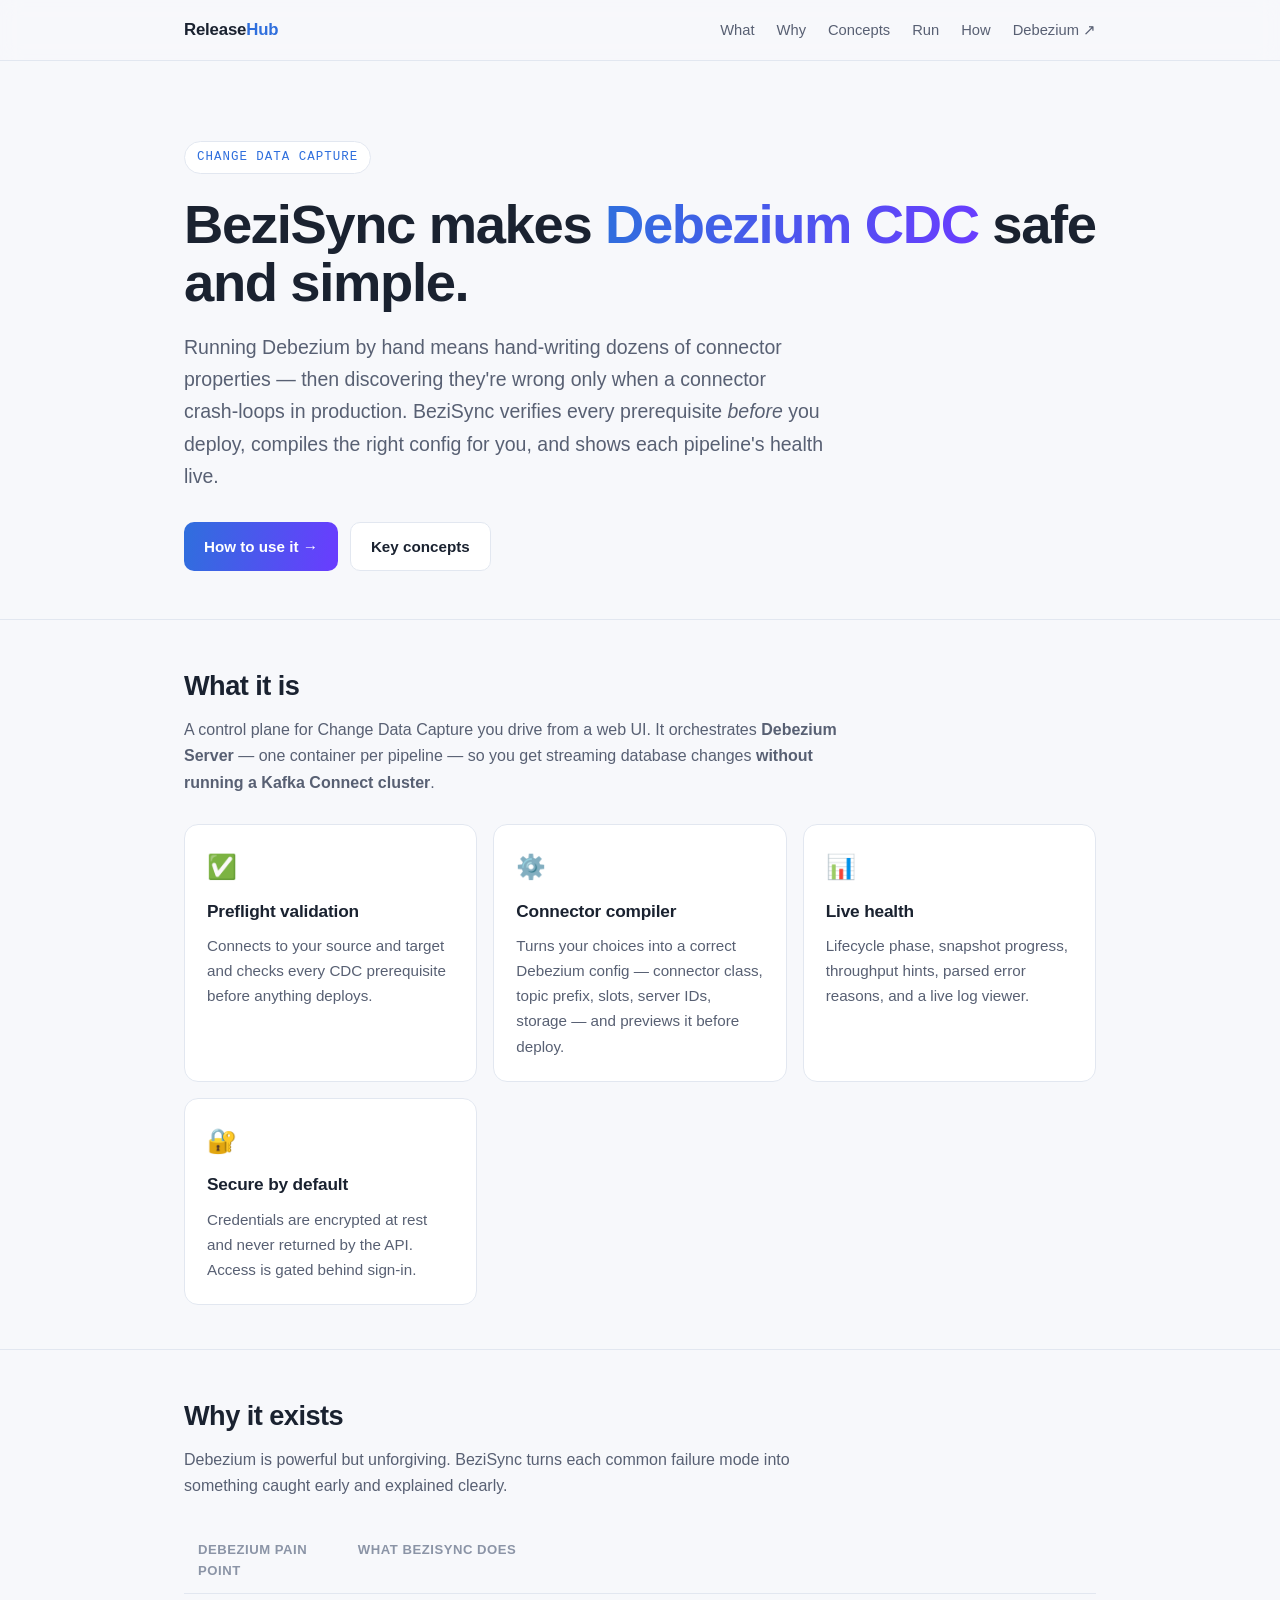
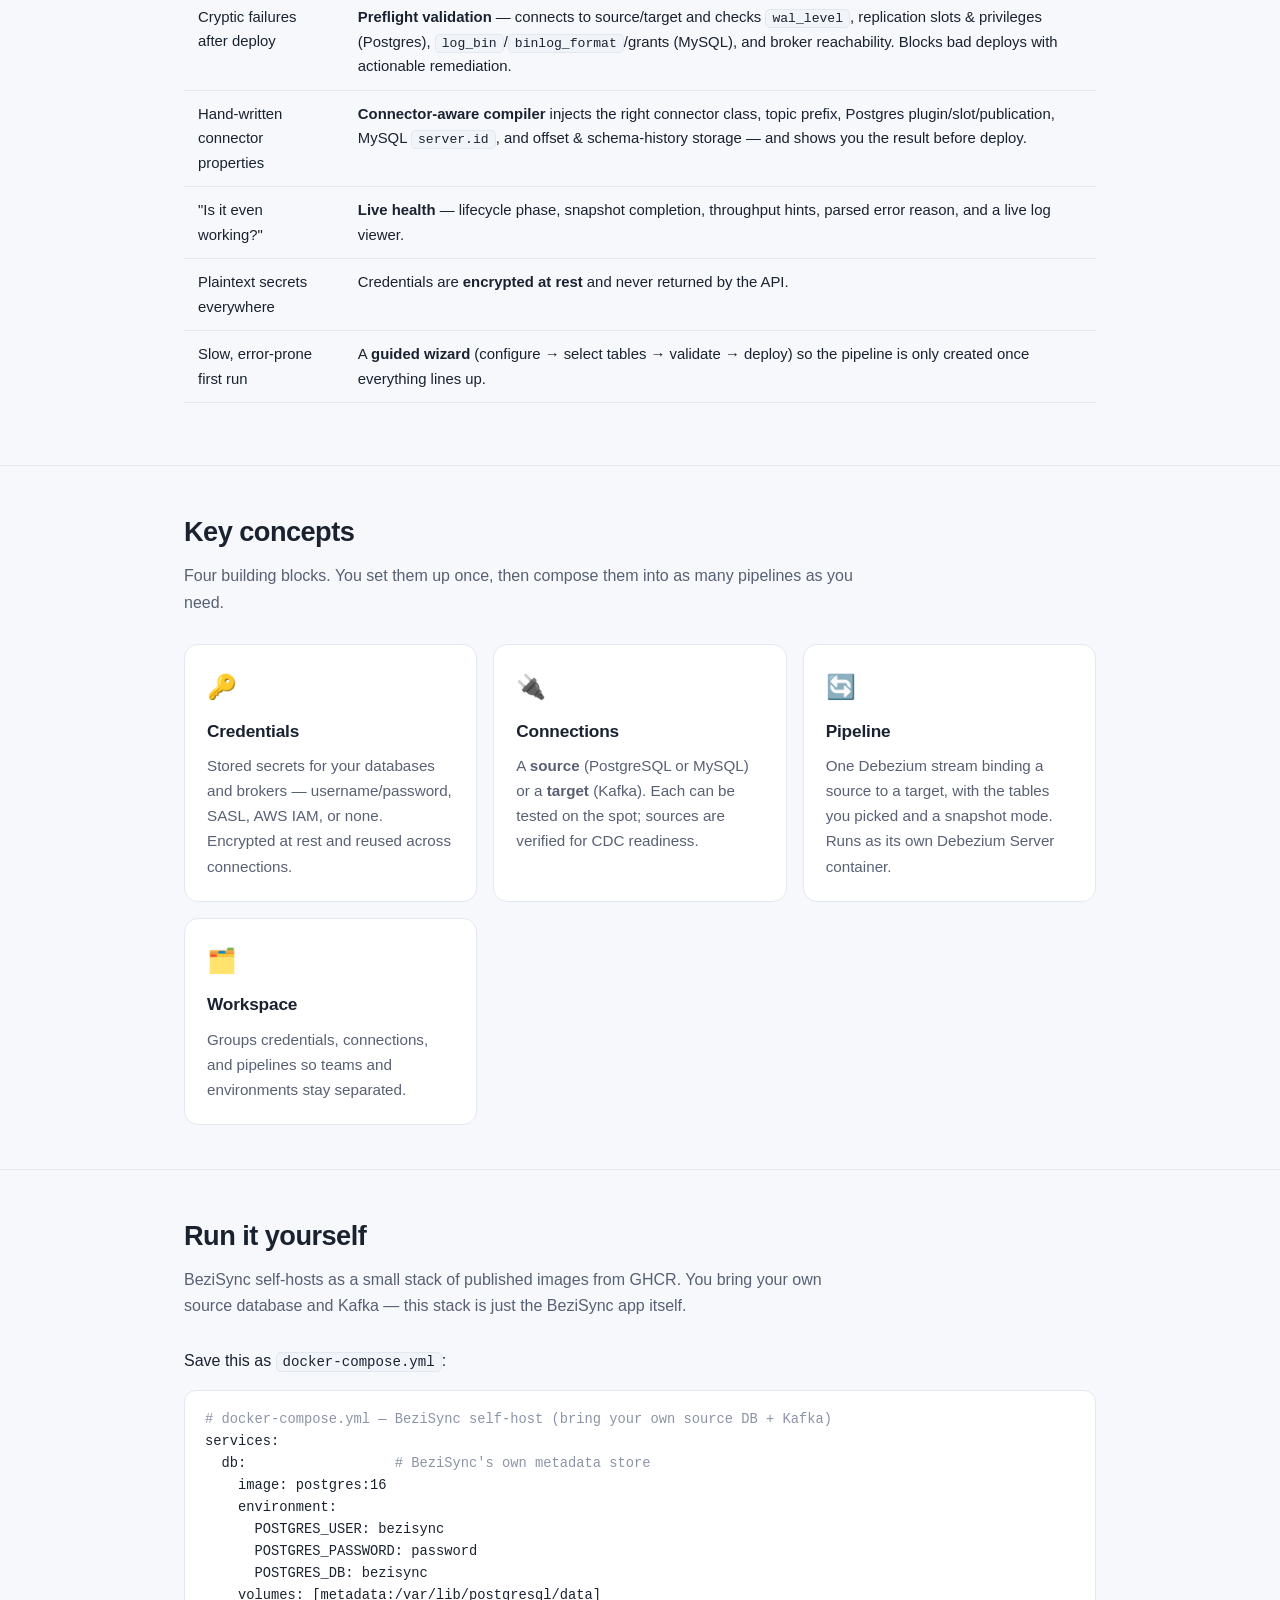
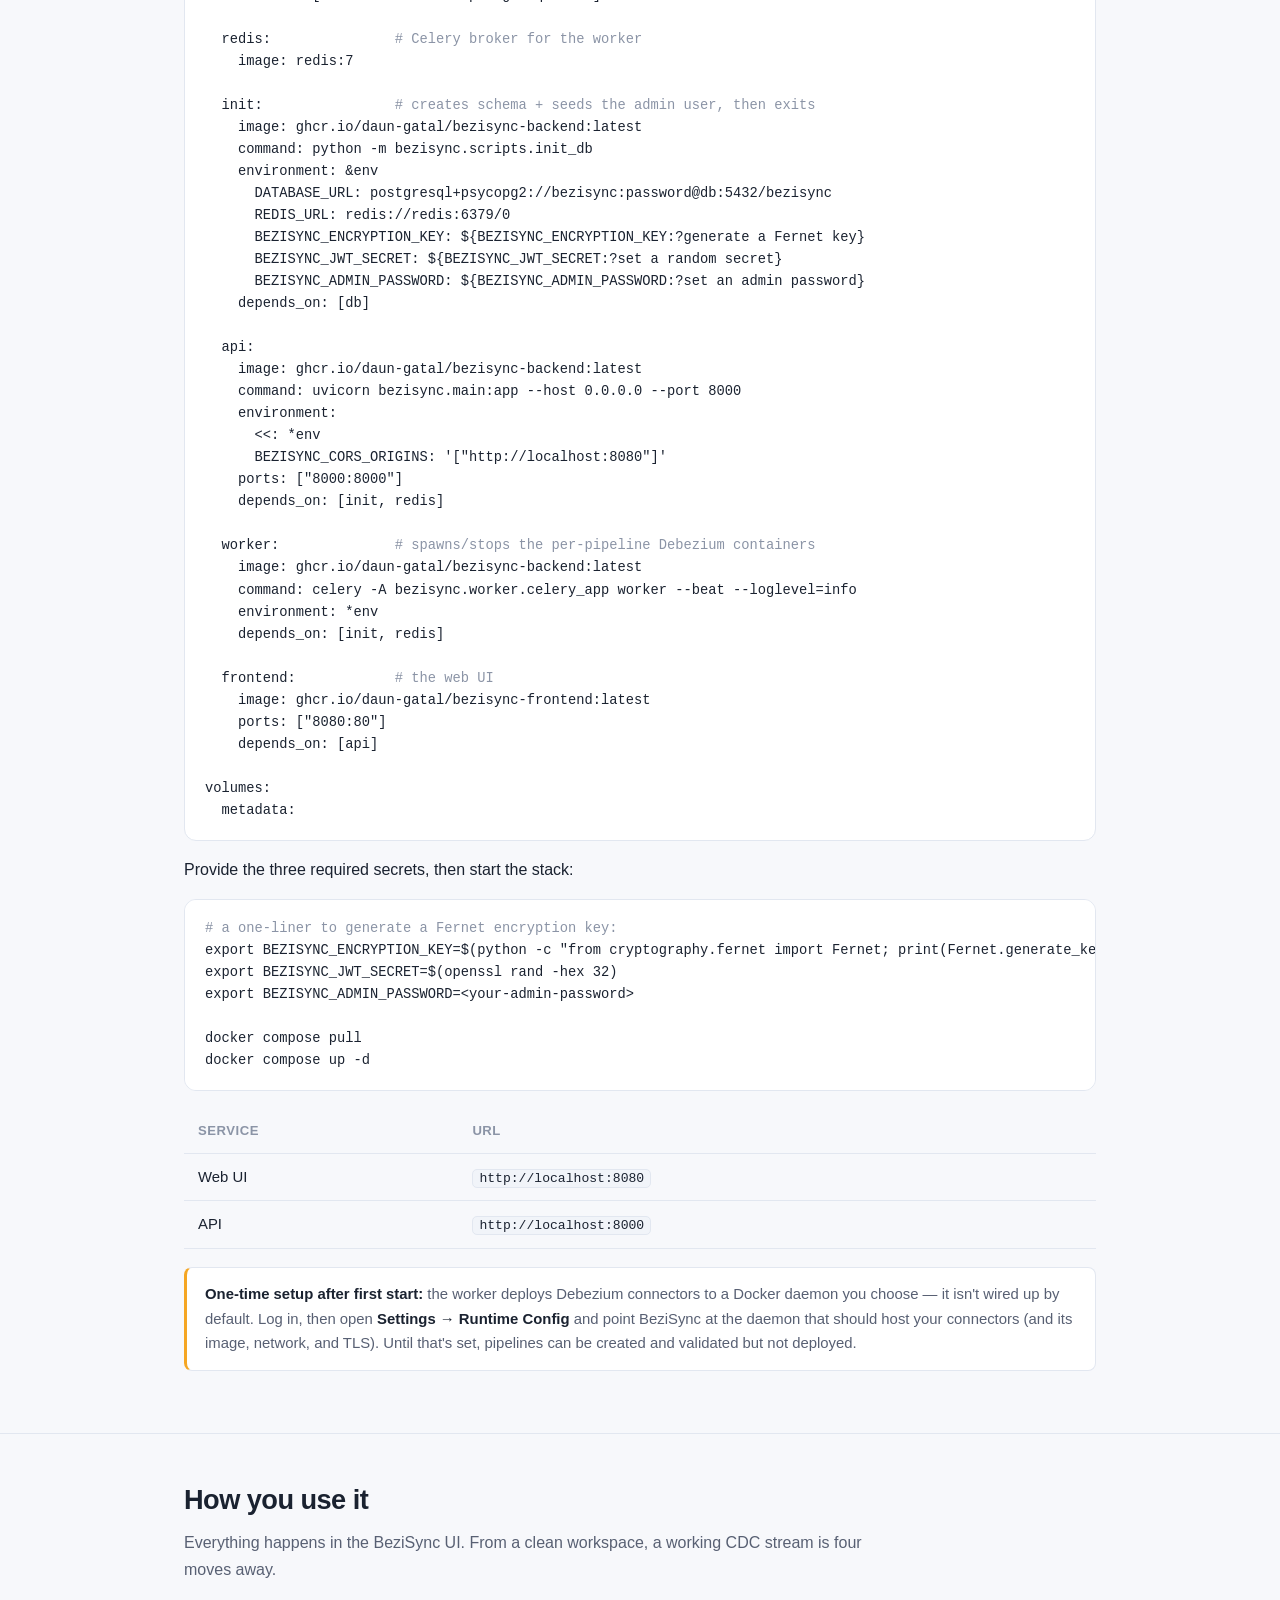
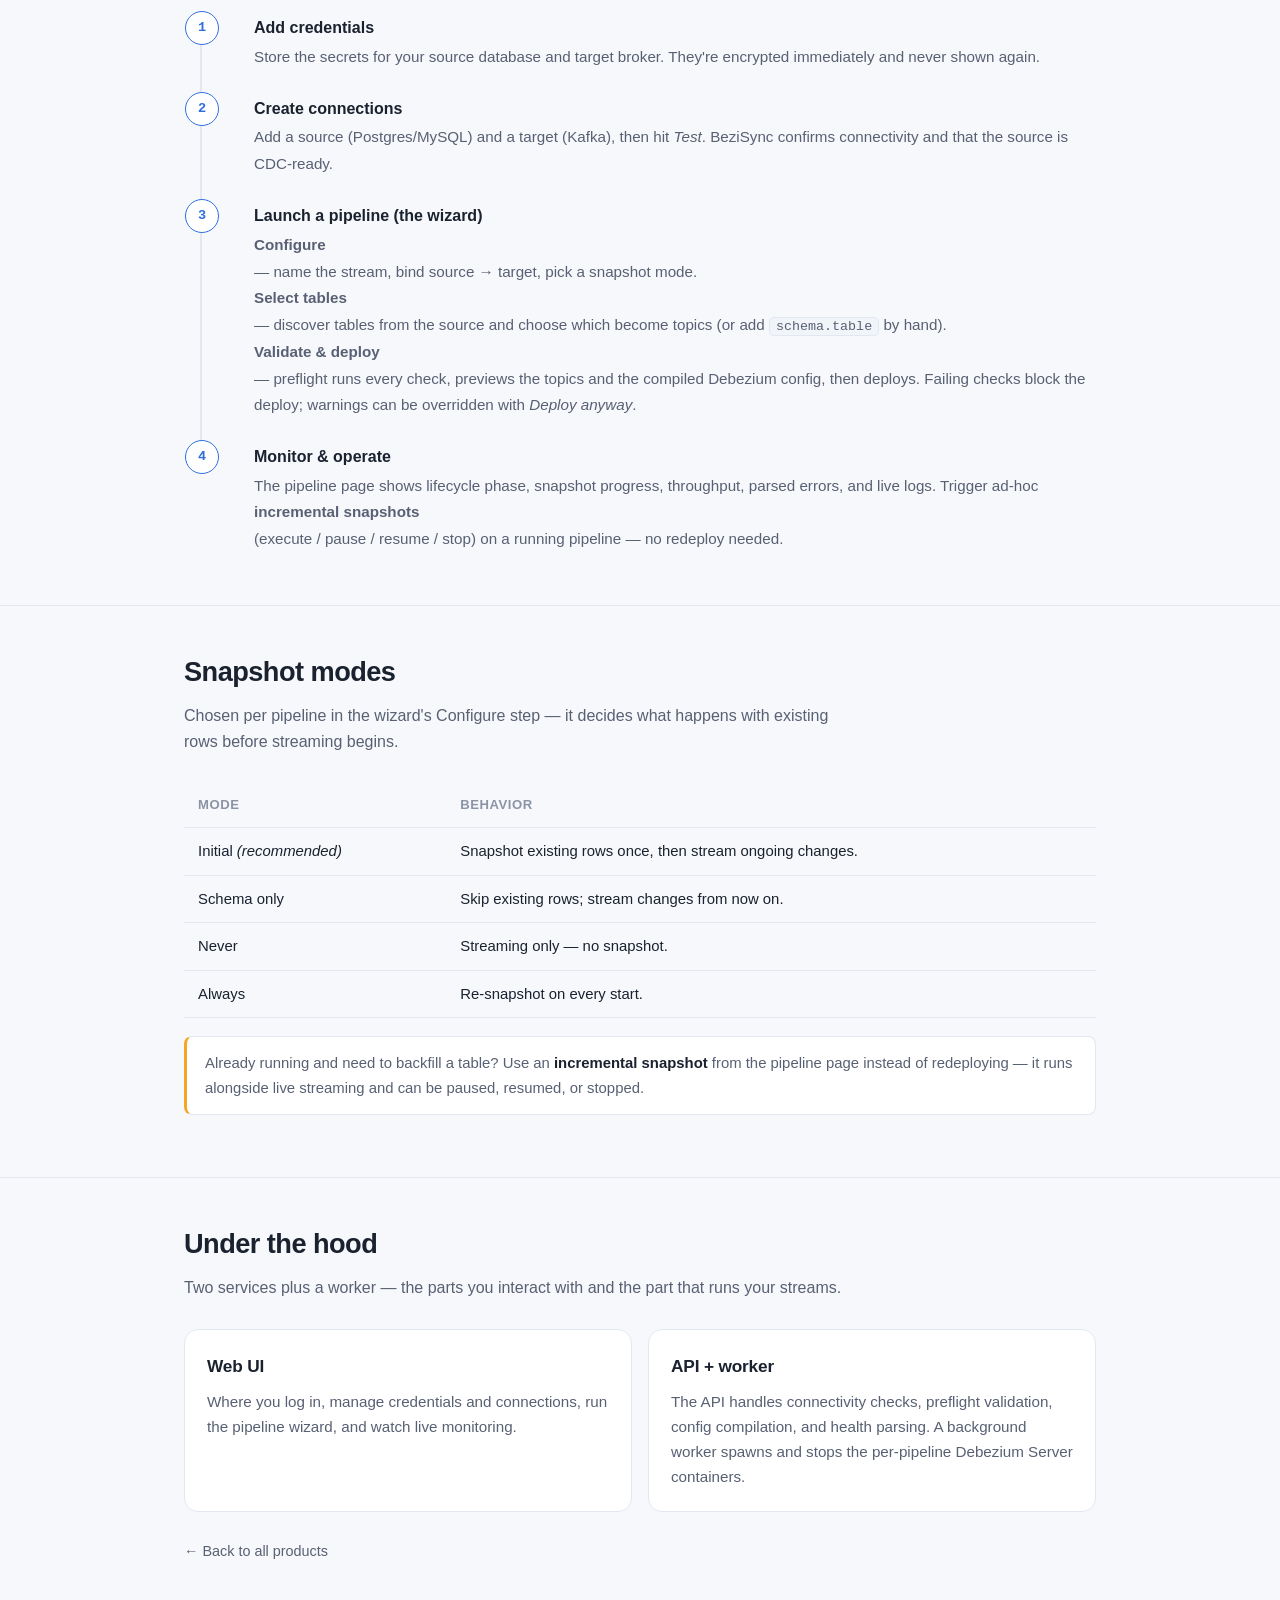
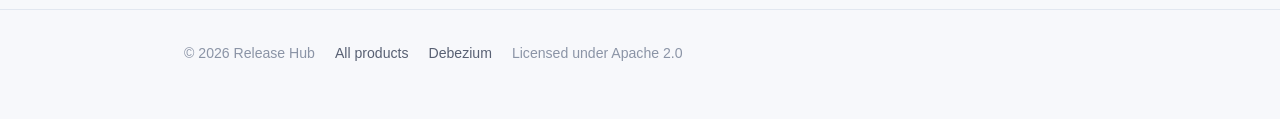
==== docs/bezisync.html @ f832f09f "docs: add product documentation hub site Add static docs site (GitHub Pages) with landing page and B" ====
<!doctype html>
<html lang="en">
<head>
  <meta charset="utf-8">
  <meta name="viewport" content="width=device-width, initial-scale=1">
  <title>BeziSync — Safe, simple Debezium CDC</title>
  <meta name="description" content="BeziSync makes Debezium Change Data Capture safe and simple: preflight validation, an automatic connector compiler, and live pipeline health.">
  <link rel="stylesheet" href="assets/style.css">
</head>
<body>
  <nav class="nav">
    <div class="wrap">
      <a href="index.html" class="brand">Release<span>Hub</span></a>
      <div class="links">
        <a href="#what">What</a>
        <a href="#why">Why</a>
        <a href="#concepts">Concepts</a>
        <a href="#run">Run</a>
        <a href="#how">How</a>
        <a href="https://debezium.io/">Debezium ↗</a>
      </div>
    </div>
  </nav>

  <header class="hero">
    <div class="wrap">
      <span class="eyebrow">Change Data Capture</span>
      <h1>BeziSync makes <span class="grad">Debezium CDC</span> safe and simple.</h1>
      <p class="lead">Running Debezium by hand means hand-writing dozens of connector properties — then discovering they're wrong only when a connector crash-loops in production. BeziSync verifies every prerequisite <em>before</em> you deploy, compiles the right config for you, and shows each pipeline's health live.</p>
      <div class="btn-row">
        <a class="btn primary" href="#how">How to use it →</a>
        <a class="btn" href="#concepts">Key concepts</a>
      </div>
    </div>
  </header>

  <!-- WHAT -->
  <section id="what">
    <div class="wrap">
      <h2>What it is</h2>
      <p class="sub">A control plane for Change Data Capture you drive from a web UI. It orchestrates <strong>Debezium Server</strong> — one container per pipeline — so you get streaming database changes <strong>without running a Kafka Connect cluster</strong>.</p>
      <div class="cards">
        <div class="card">
          <span class="ico">✅</span>
          <h3>Preflight validation</h3>
          <p>Connects to your source and target and checks every CDC prerequisite before anything deploys.</p>
        </div>
        <div class="card">
          <span class="ico">⚙️</span>
          <h3>Connector compiler</h3>
          <p>Turns your choices into a correct Debezium config — connector class, topic prefix, slots, server IDs, storage — and previews it before deploy.</p>
        </div>
        <div class="card">
          <span class="ico">📊</span>
          <h3>Live health</h3>
          <p>Lifecycle phase, snapshot progress, throughput hints, parsed error reasons, and a live log viewer.</p>
        </div>
        <div class="card">
          <span class="ico">🔐</span>
          <h3>Secure by default</h3>
          <p>Credentials are encrypted at rest and never returned by the API. Access is gated behind sign-in.</p>
        </div>
      </div>
    </div>
  </section>

  <!-- WHY -->
  <section id="why">
    <div class="wrap">
      <h2>Why it exists</h2>
      <p class="sub">Debezium is powerful but unforgiving. BeziSync turns each common failure mode into something caught early and explained clearly.</p>
      <table>
        <thead><tr><th>Debezium pain point</th><th>What BeziSync does</th></tr></thead>
        <tbody>
          <tr>
            <td>Cryptic failures after deploy</td>
            <td><strong>Preflight validation</strong> — connects to source/target and checks <code>wal_level</code>, replication slots &amp; privileges (Postgres), <code>log_bin</code>/<code>binlog_format</code>/grants (MySQL), and broker reachability. Blocks bad deploys with actionable remediation.</td>
          </tr>
          <tr>
            <td>Hand-written connector properties</td>
            <td><strong>Connector-aware compiler</strong> injects the right connector class, topic prefix, Postgres plugin/slot/publication, MySQL <code>server.id</code>, and offset &amp; schema-history storage — and shows you the result before deploy.</td>
          </tr>
          <tr>
            <td>"Is it even working?"</td>
            <td><strong>Live health</strong> — lifecycle phase, snapshot completion, throughput hints, parsed error reason, and a live log viewer.</td>
          </tr>
          <tr>
            <td>Plaintext secrets everywhere</td>
            <td>Credentials are <strong>encrypted at rest</strong> and never returned by the API.</td>
          </tr>
          <tr>
            <td>Slow, error-prone first run</td>
            <td>A <strong>guided wizard</strong> (configure → select tables → validate → deploy) so the pipeline is only created once everything lines up.</td>
          </tr>
        </tbody>
      </table>
    </div>
  </section>

  <!-- CONCEPTS -->
  <section id="concepts">
    <div class="wrap">
      <h2>Key concepts</h2>
      <p class="sub">Four building blocks. You set them up once, then compose them into as many pipelines as you need.</p>
      <div class="cards">
        <div class="card">
          <span class="ico">🔑</span>
          <h3>Credentials</h3>
          <p>Stored secrets for your databases and brokers — username/password, SASL, AWS IAM, or none. Encrypted at rest and reused across connections.</p>
        </div>
        <div class="card">
          <span class="ico">🔌</span>
          <h3>Connections</h3>
          <p>A <strong>source</strong> (PostgreSQL or MySQL) or a <strong>target</strong> (Kafka). Each can be tested on the spot; sources are verified for CDC readiness.</p>
        </div>
        <div class="card">
          <span class="ico">🔄</span>
          <h3>Pipeline</h3>
          <p>One Debezium stream binding a source to a target, with the tables you picked and a snapshot mode. Runs as its own Debezium Server container.</p>
        </div>
        <div class="card">
          <span class="ico">🗂️</span>
          <h3>Workspace</h3>
          <p>Groups credentials, connections, and pipelines so teams and environments stay separated.</p>
        </div>
      </div>
    </div>
  </section>

  <!-- RUN -->
  <section id="run">
    <div class="wrap">
      <h2>Run it yourself</h2>
      <p class="sub">BeziSync self-hosts as a small stack of published images from GHCR. You bring your own source database and Kafka — this stack is just the BeziSync app itself.</p>
      <p>Save this as <code>docker-compose.yml</code>:</p>
      <pre><code><span class="cm"># docker-compose.yml — BeziSync self-host (bring your own source DB + Kafka)</span>
services:
  db:                  <span class="cm"># BeziSync's own metadata store</span>
    image: postgres:16
    environment:
      POSTGRES_USER: bezisync
      POSTGRES_PASSWORD: password
      POSTGRES_DB: bezisync
    volumes: [metadata:/var/lib/postgresql/data]

  redis:               <span class="cm"># Celery broker for the worker</span>
    image: redis:7

  init:                <span class="cm"># creates schema + seeds the admin user, then exits</span>
    image: ghcr.io/daun-gatal/bezisync-backend:latest
    command: python -m bezisync.scripts.init_db
    environment: &amp;env
      DATABASE_URL: postgresql+psycopg2://bezisync:password@db:5432/bezisync
      REDIS_URL: redis://redis:6379/0
      BEZISYNC_ENCRYPTION_KEY: ${BEZISYNC_ENCRYPTION_KEY:?generate a Fernet key}
      BEZISYNC_JWT_SECRET: ${BEZISYNC_JWT_SECRET:?set a random secret}
      BEZISYNC_ADMIN_PASSWORD: ${BEZISYNC_ADMIN_PASSWORD:?set an admin password}
    depends_on: [db]

  api:
    image: ghcr.io/daun-gatal/bezisync-backend:latest
    command: uvicorn bezisync.main:app --host 0.0.0.0 --port 8000
    environment:
      &lt;&lt;: *env
      BEZISYNC_CORS_ORIGINS: '["http://localhost:8080"]'
    ports: ["8000:8000"]
    depends_on: [init, redis]

  worker:              <span class="cm"># spawns/stops the per-pipeline Debezium containers</span>
    image: ghcr.io/daun-gatal/bezisync-backend:latest
    command: celery -A bezisync.worker.celery_app worker --beat --loglevel=info
    environment: *env
    depends_on: [init, redis]

  frontend:            <span class="cm"># the web UI</span>
    image: ghcr.io/daun-gatal/bezisync-frontend:latest
    ports: ["8080:80"]
    depends_on: [api]

volumes:
  metadata:</code></pre>

      <p>Provide the three required secrets, then start the stack:</p>
      <pre><code><span class="cm"># a one-liner to generate a Fernet encryption key:</span>
export BEZISYNC_ENCRYPTION_KEY=$(python -c "from cryptography.fernet import Fernet; print(Fernet.generate_key().decode())")
export BEZISYNC_JWT_SECRET=$(openssl rand -hex 32)
export BEZISYNC_ADMIN_PASSWORD=&lt;your-admin-password&gt;

docker compose pull
docker compose up -d</code></pre>

      <table>
        <thead><tr><th>Service</th><th>URL</th></tr></thead>
        <tbody>
          <tr><td>Web UI</td><td><code>http://localhost:8080</code></td></tr>
          <tr><td>API</td><td><code>http://localhost:8000</code></td></tr>
        </tbody>
      </table>

      <div class="note">
        <strong>One-time setup after first start:</strong> the worker deploys Debezium connectors to a Docker daemon you choose — it isn't wired up by default. Log in, then open <strong>Settings → Runtime Config</strong> and point BeziSync at the daemon that should host your connectors (and its image, network, and TLS). Until that's set, pipelines can be created and validated but not deployed.
      </div>
    </div>
  </section>

  <!-- HOW -->
  <section id="how">
    <div class="wrap">
      <h2>How you use it</h2>
      <p class="sub">Everything happens in the BeziSync UI. From a clean workspace, a working CDC stream is four moves away.</p>
      <ol class="steps">
        <li><strong>Add credentials</strong><span>Store the secrets for your source database and target broker. They're encrypted immediately and never shown again.</span></li>
        <li><strong>Create connections</strong><span>Add a source (Postgres/MySQL) and a target (Kafka), then hit <em>Test</em>. BeziSync confirms connectivity and that the source is CDC-ready.</span></li>
        <li><strong>Launch a pipeline (the wizard)</strong>
          <span>
            <strong style="font-weight:600">Configure</strong> — name the stream, bind source → target, pick a snapshot mode.<br>
            <strong style="font-weight:600">Select tables</strong> — discover tables from the source and choose which become topics (or add <code>schema.table</code> by hand).<br>
            <strong style="font-weight:600">Validate &amp; deploy</strong> — preflight runs every check, previews the topics and the compiled Debezium config, then deploys. Failing checks block the deploy; warnings can be overridden with <em>Deploy anyway</em>.
          </span>
        </li>
        <li><strong>Monitor &amp; operate</strong><span>The pipeline page shows lifecycle phase, snapshot progress, throughput, parsed errors, and live logs. Trigger ad-hoc <strong>incremental snapshots</strong> (execute / pause / resume / stop) on a running pipeline — no redeploy needed.</span></li>
      </ol>
    </div>
  </section>

  <!-- SNAPSHOT MODES -->
  <section id="snapshots">
    <div class="wrap">
      <h2>Snapshot modes</h2>
      <p class="sub">Chosen per pipeline in the wizard's Configure step — it decides what happens with existing rows before streaming begins.</p>
      <table>
        <thead><tr><th>Mode</th><th>Behavior</th></tr></thead>
        <tbody>
          <tr><td>Initial <em>(recommended)</em></td><td>Snapshot existing rows once, then stream ongoing changes.</td></tr>
          <tr><td>Schema only</td><td>Skip existing rows; stream changes from now on.</td></tr>
          <tr><td>Never</td><td>Streaming only — no snapshot.</td></tr>
          <tr><td>Always</td><td>Re-snapshot on every start.</td></tr>
        </tbody>
      </table>
      <div class="note">
        Already running and need to backfill a table? Use an <strong>incremental snapshot</strong> from the pipeline page instead of redeploying — it runs alongside live streaming and can be paused, resumed, or stopped.
      </div>
    </div>
  </section>

  <!-- ARCHITECTURE -->
  <section id="architecture">
    <div class="wrap">
      <h2>Under the hood</h2>
      <p class="sub">Two services plus a worker — the parts you interact with and the part that runs your streams.</p>
      <div class="cards">
        <div class="card">
          <h3>Web UI</h3>
          <p>Where you log in, manage credentials and connections, run the pipeline wizard, and watch live monitoring.</p>
        </div>
        <div class="card">
          <h3>API + worker</h3>
          <p>The API handles connectivity checks, preflight validation, config compilation, and health parsing. A background worker spawns and stops the per-pipeline Debezium Server containers.</p>
        </div>
      </div>
      <a class="back" href="index.html">← Back to all products</a>
    </div>
  </section>

  <footer>
    <div class="wrap">
      <span>© <span id="yr"></span> Release Hub</span>
      <a href="index.html">All products</a>
      <a href="https://debezium.io/">Debezium</a>
      <span>Licensed under Apache 2.0</span>
    </div>
  </footer>
  <script>document.getElementById('yr').textContent = new Date().getFullYear();</script>
</body>
</html>
---- docs/assets/style.css ----
/* Release Hub docs — shared styles */
:root {
  --bg: #0b0e14;
  --bg-soft: #11151f;
  --panel: #151b27;
  --panel-2: #1b2333;
  --border: #232c3d;
  --text: #e6ebf2;
  --muted: #9aa6b8;
  --faint: #6b7688;
  --accent: #5b9dff;
  --accent-2: #7c5cff;
  --good: #3ecf8e;
  --warn: #f5a623;
  --mono: ui-monospace, SFMono-Regular, "SF Mono", Menlo, Consolas, monospace;
  --sans: -apple-system, BlinkMacSystemFont, "Segoe UI", Roboto, Helvetica, Arial, sans-serif;
}

@media (prefers-color-scheme: light) {
  :root {
    --bg: #f7f8fb;
    --bg-soft: #ffffff;
    --panel: #ffffff;
    --panel-2: #f1f4f9;
    --border: #e2e7f0;
    --text: #1a2230;
    --muted: #586073;
    --faint: #8b94a6;
    --accent: #2f6fdd;
    --accent-2: #6a3cff;
  }
}

* { box-sizing: border-box; }

html { scroll-behavior: smooth; }

body {
  margin: 0;
  font-family: var(--sans);
  background: var(--bg);
  color: var(--text);
  line-height: 1.65;
  -webkit-font-smoothing: antialiased;
}

a { color: var(--accent); text-decoration: none; }
a:hover { text-decoration: underline; }

.wrap { max-width: 960px; margin: 0 auto; padding: 0 24px; }

/* ── Top nav ── */
.nav {
  position: sticky; top: 0; z-index: 10;
  background: color-mix(in srgb, var(--bg) 88%, transparent);
  backdrop-filter: blur(10px);
  border-bottom: 1px solid var(--border);
}
.nav .wrap { display: flex; align-items: center; gap: 20px; height: 60px; }
.brand { font-weight: 700; letter-spacing: -0.01em; color: var(--text); font-size: 1.05rem; }
.brand span { color: var(--accent); }
.nav .links { margin-left: auto; display: flex; gap: 22px; font-size: 0.92rem; }
.nav .links a { color: var(--muted); }
.nav .links a:hover { color: var(--text); text-decoration: none; }

/* ── Hero ── */
.hero { padding: 80px 0 48px; }
.hero .eyebrow {
  display: inline-block; font-family: var(--mono); font-size: 0.78rem;
  color: var(--accent); letter-spacing: 0.08em; text-transform: uppercase;
  padding: 5px 12px; border: 1px solid var(--border); border-radius: 999px;
  background: var(--panel); margin-bottom: 22px;
}
.hero h1 {
  font-size: clamp(2.2rem, 5vw, 3.4rem); line-height: 1.08; margin: 0 0 18px;
  letter-spacing: -0.025em; font-weight: 800;
}
.hero h1 .grad {
  background: linear-gradient(100deg, var(--accent), var(--accent-2));
  -webkit-background-clip: text; background-clip: text; color: transparent;
}
.hero p.lead { font-size: 1.22rem; color: var(--muted); max-width: 640px; margin: 0 0 30px; }

.btn-row { display: flex; flex-wrap: wrap; gap: 12px; }
.btn {
  display: inline-flex; align-items: center; gap: 8px;
  padding: 11px 20px; border-radius: 10px; font-weight: 600; font-size: 0.95rem;
  border: 1px solid var(--border); color: var(--text); background: var(--panel);
  transition: transform .12s ease, border-color .12s ease;
}
.btn:hover { text-decoration: none; transform: translateY(-1px); border-color: var(--accent); }
.btn.primary { background: linear-gradient(100deg, var(--accent), var(--accent-2)); border: none; color: #fff; }

/* ── Sections ── */
section { padding: 44px 0; border-top: 1px solid var(--border); }
section h2 {
  font-size: 1.7rem; letter-spacing: -0.02em; margin: 0 0 8px; font-weight: 750;
}
section .sub { color: var(--muted); margin: 0 0 28px; max-width: 680px; }
h3 { font-size: 1.15rem; margin: 28px 0 10px; letter-spacing: -0.01em; }

/* ── Cards ── */
.cards { display: grid; grid-template-columns: repeat(auto-fit, minmax(240px, 1fr)); gap: 16px; }
.card {
  background: var(--panel); border: 1px solid var(--border); border-radius: 14px;
  padding: 22px; transition: border-color .12s ease, transform .12s ease;
}
.card:hover { border-color: var(--accent); transform: translateY(-2px); }
.card h3 { margin: 0 0 8px; font-size: 1.08rem; }
.card p { margin: 0; color: var(--muted); font-size: 0.95rem; }
.card .ico { font-size: 1.5rem; margin-bottom: 10px; display: block; }
a.card { color: inherit; }
a.card:hover { text-decoration: none; }
.card .tag {
  display: inline-block; font-family: var(--mono); font-size: 0.7rem; color: var(--good);
  border: 1px solid var(--border); border-radius: 6px; padding: 2px 8px; margin-top: 12px;
}

/* ── Tables ── */
table { width: 100%; border-collapse: collapse; margin: 18px 0; font-size: 0.93rem; }
th, td { text-align: left; padding: 11px 14px; border-bottom: 1px solid var(--border); vertical-align: top; }
th { color: var(--faint); font-weight: 600; font-size: 0.82rem; text-transform: uppercase; letter-spacing: 0.04em; }
td:first-child { color: var(--text); font-weight: 500; }

/* ── Code ── */
code {
  font-family: var(--mono); font-size: 0.88em; background: var(--panel-2);
  border: 1px solid var(--border); border-radius: 5px; padding: 1px 6px;
}
pre {
  background: var(--bg-soft); border: 1px solid var(--border); border-radius: 12px;
  padding: 18px 20px; overflow-x: auto; margin: 16px 0;
}
pre code { background: none; border: none; padding: 0; font-size: 0.86rem; line-height: 1.6; color: var(--text); }
.cm { color: var(--faint); }

/* ── Steps ── */
.steps { counter-reset: step; list-style: none; padding: 0; margin: 8px 0; }
.steps li {
  position: relative; padding: 4px 0 22px 52px; border-left: 2px solid var(--border);
  margin-left: 16px;
}
.steps li:last-child { border-left-color: transparent; padding-bottom: 0; }
.steps li::before {
  counter-increment: step; content: counter(step);
  position: absolute; left: -17px; top: 0; width: 32px; height: 32px;
  display: grid; place-items: center; border-radius: 50%;
  background: var(--panel); border: 1px solid var(--accent); color: var(--accent);
  font-family: var(--mono); font-weight: 600; font-size: 0.85rem;
}
.steps li strong { display: block; margin-bottom: 2px; }
.steps li span { color: var(--muted); font-size: 0.95rem; }

/* ── Callout ── */
.note {
  background: var(--panel); border: 1px solid var(--border); border-left: 3px solid var(--warn);
  border-radius: 8px; padding: 14px 18px; margin: 18px 0; color: var(--muted); font-size: 0.93rem;
}
.note strong { color: var(--text); }

/* ── Footer ── */
footer { border-top: 1px solid var(--border); padding: 32px 0; color: var(--faint); font-size: 0.88rem; }
footer .wrap { display: flex; flex-wrap: wrap; gap: 8px 20px; align-items: center; }
footer a { color: var(--muted); }

.back { font-size: 0.9rem; color: var(--muted); display: inline-block; margin: 28px 0 0; }
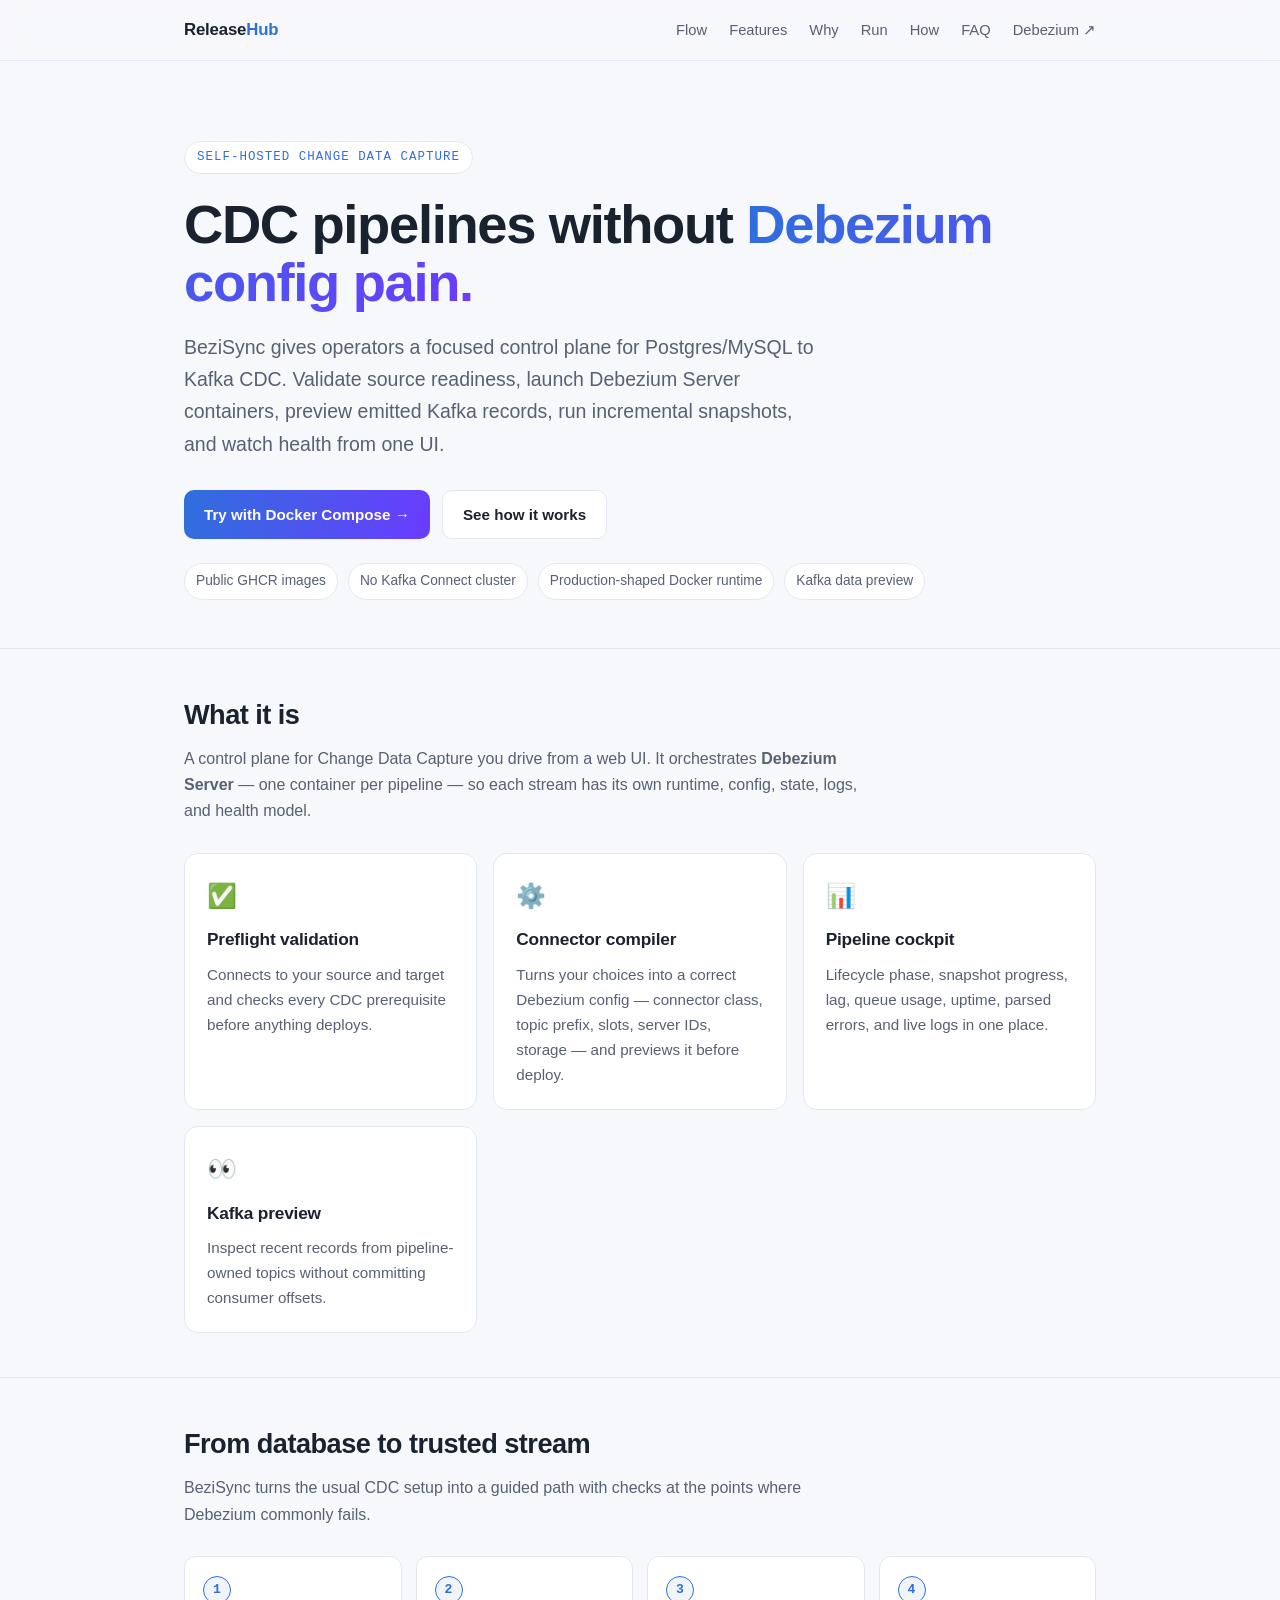
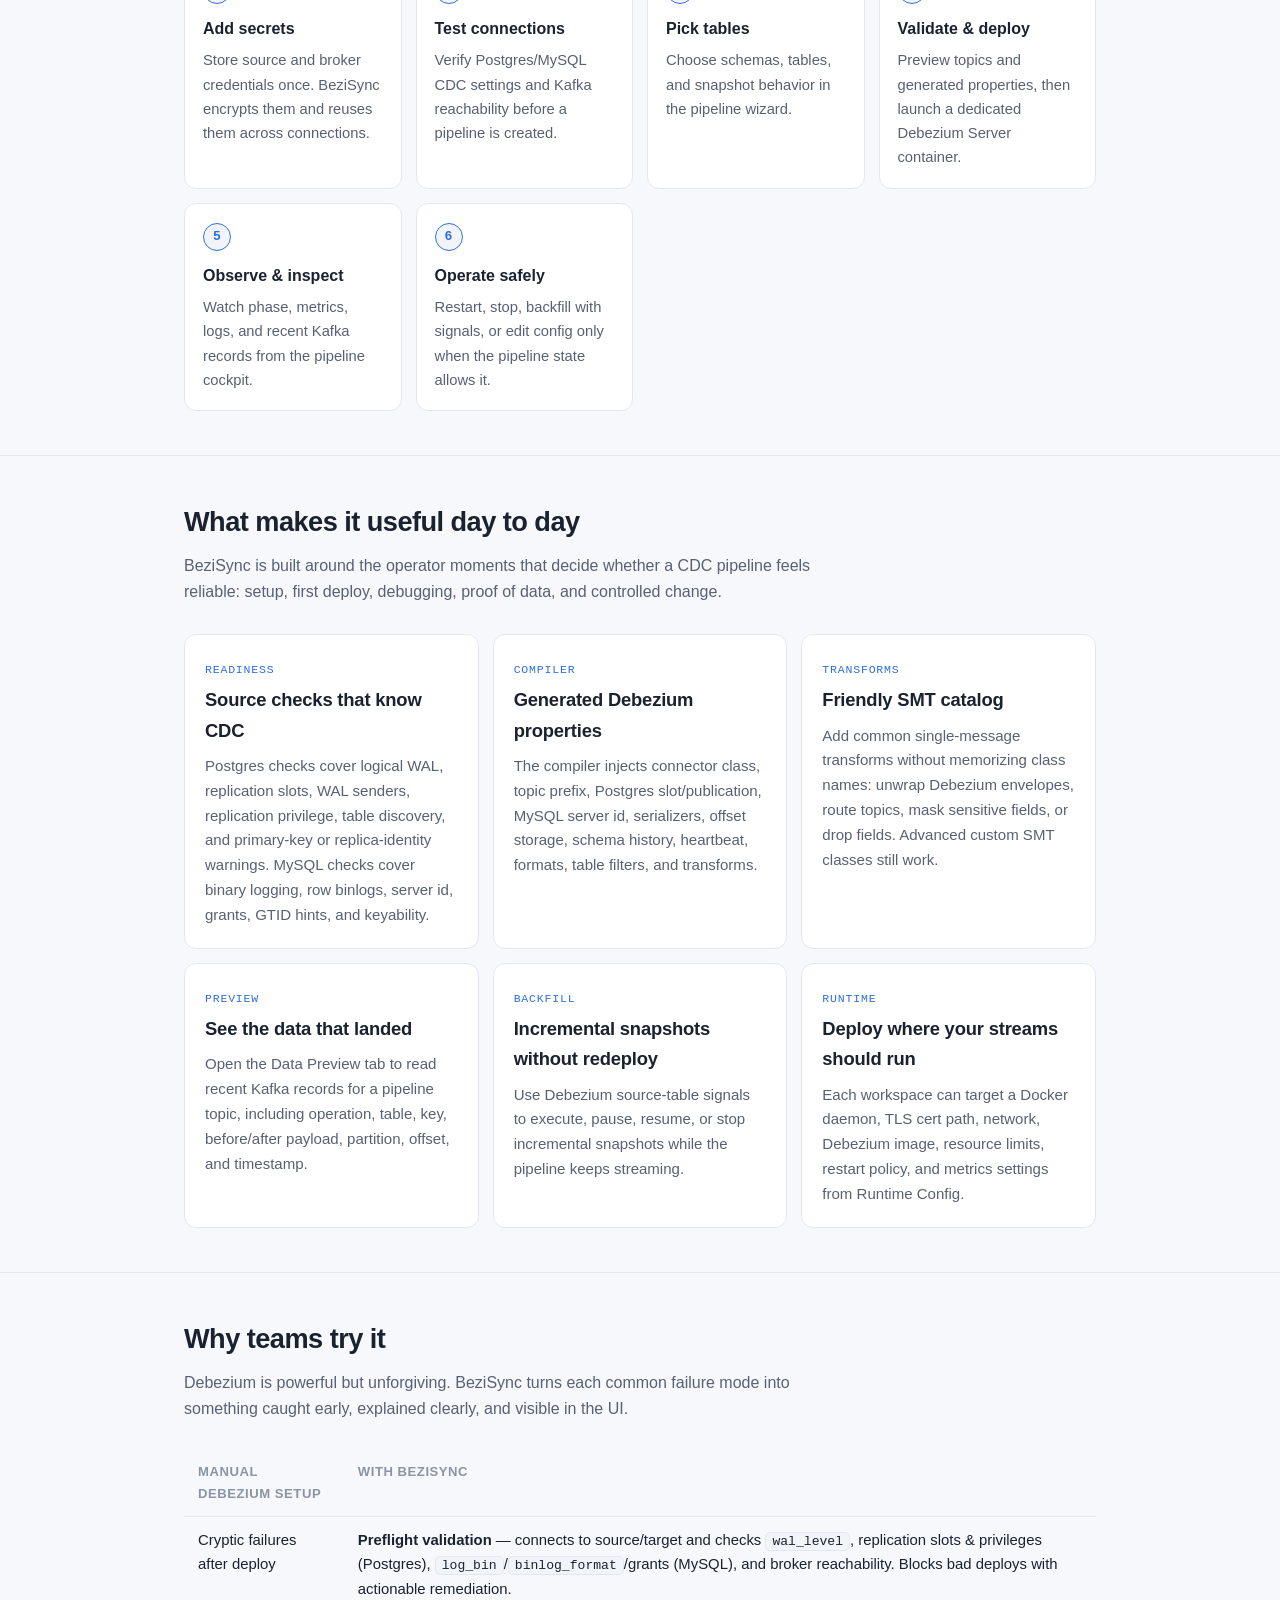
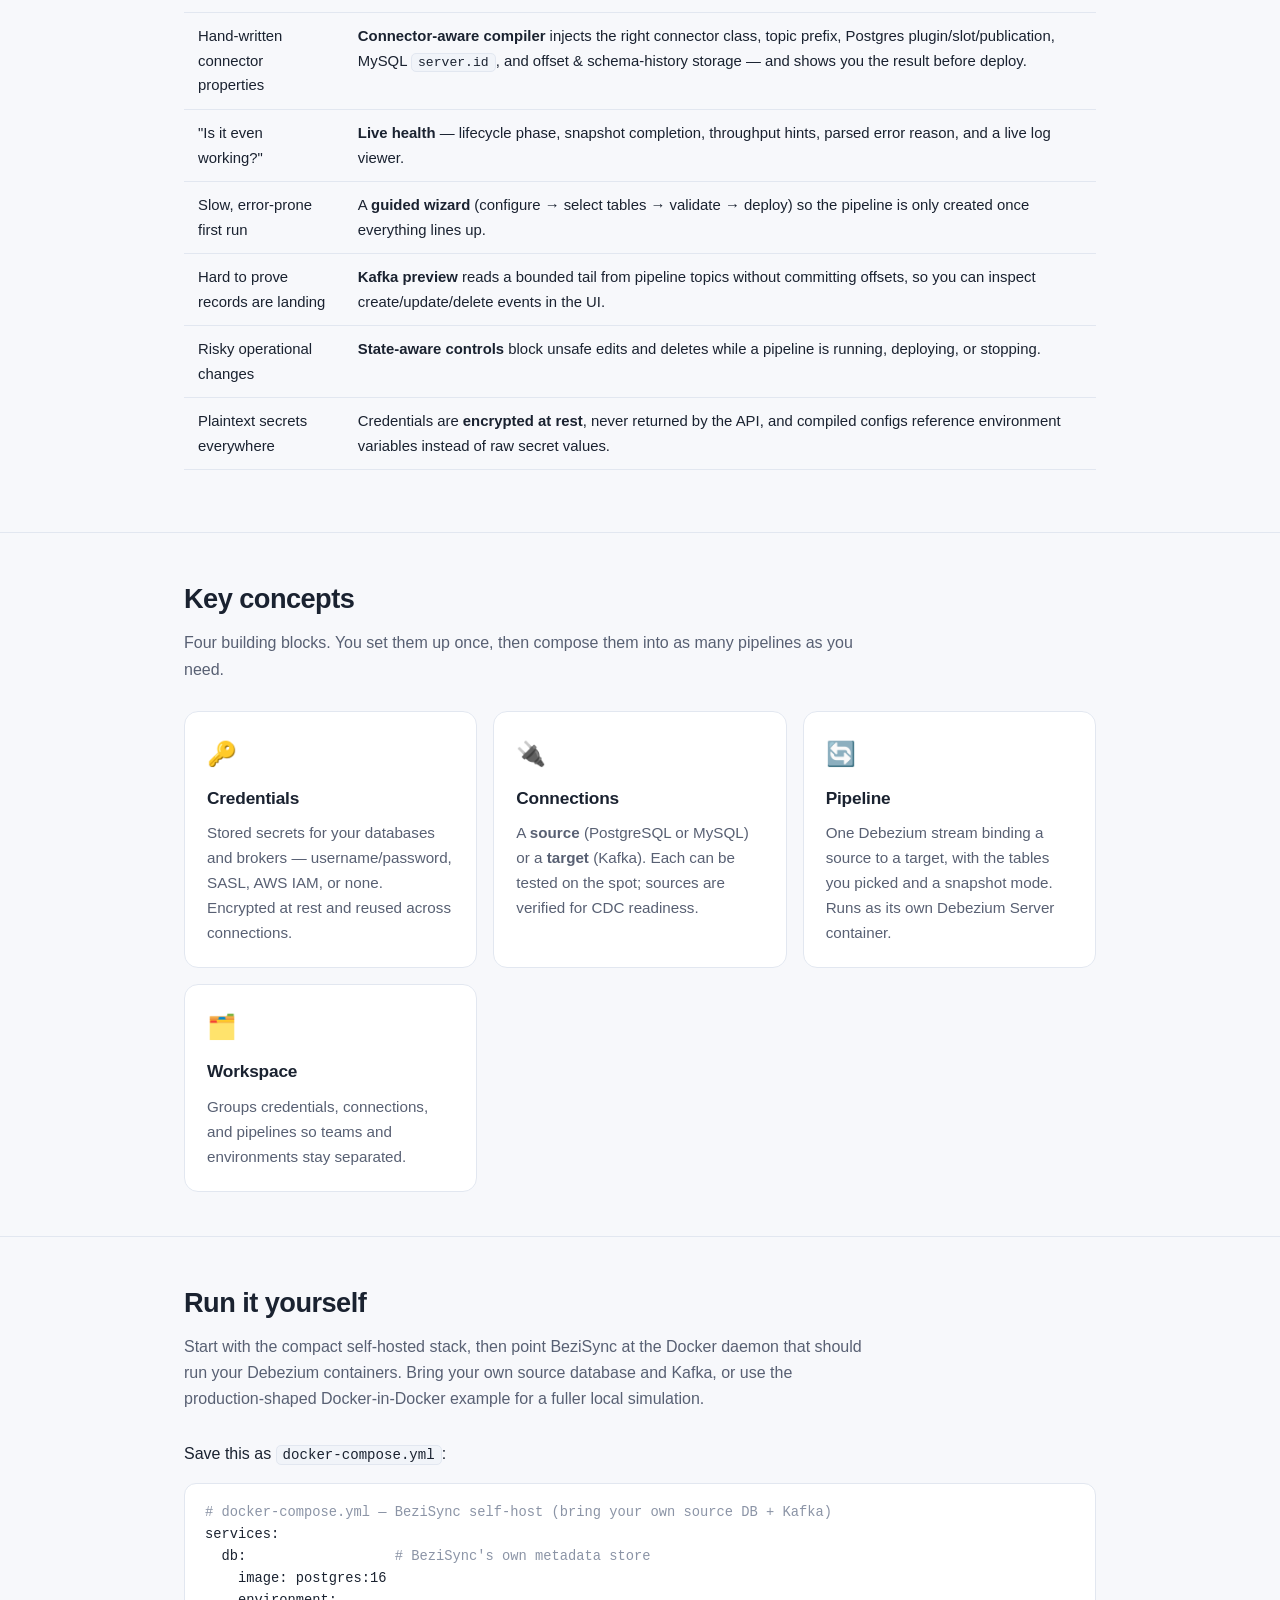
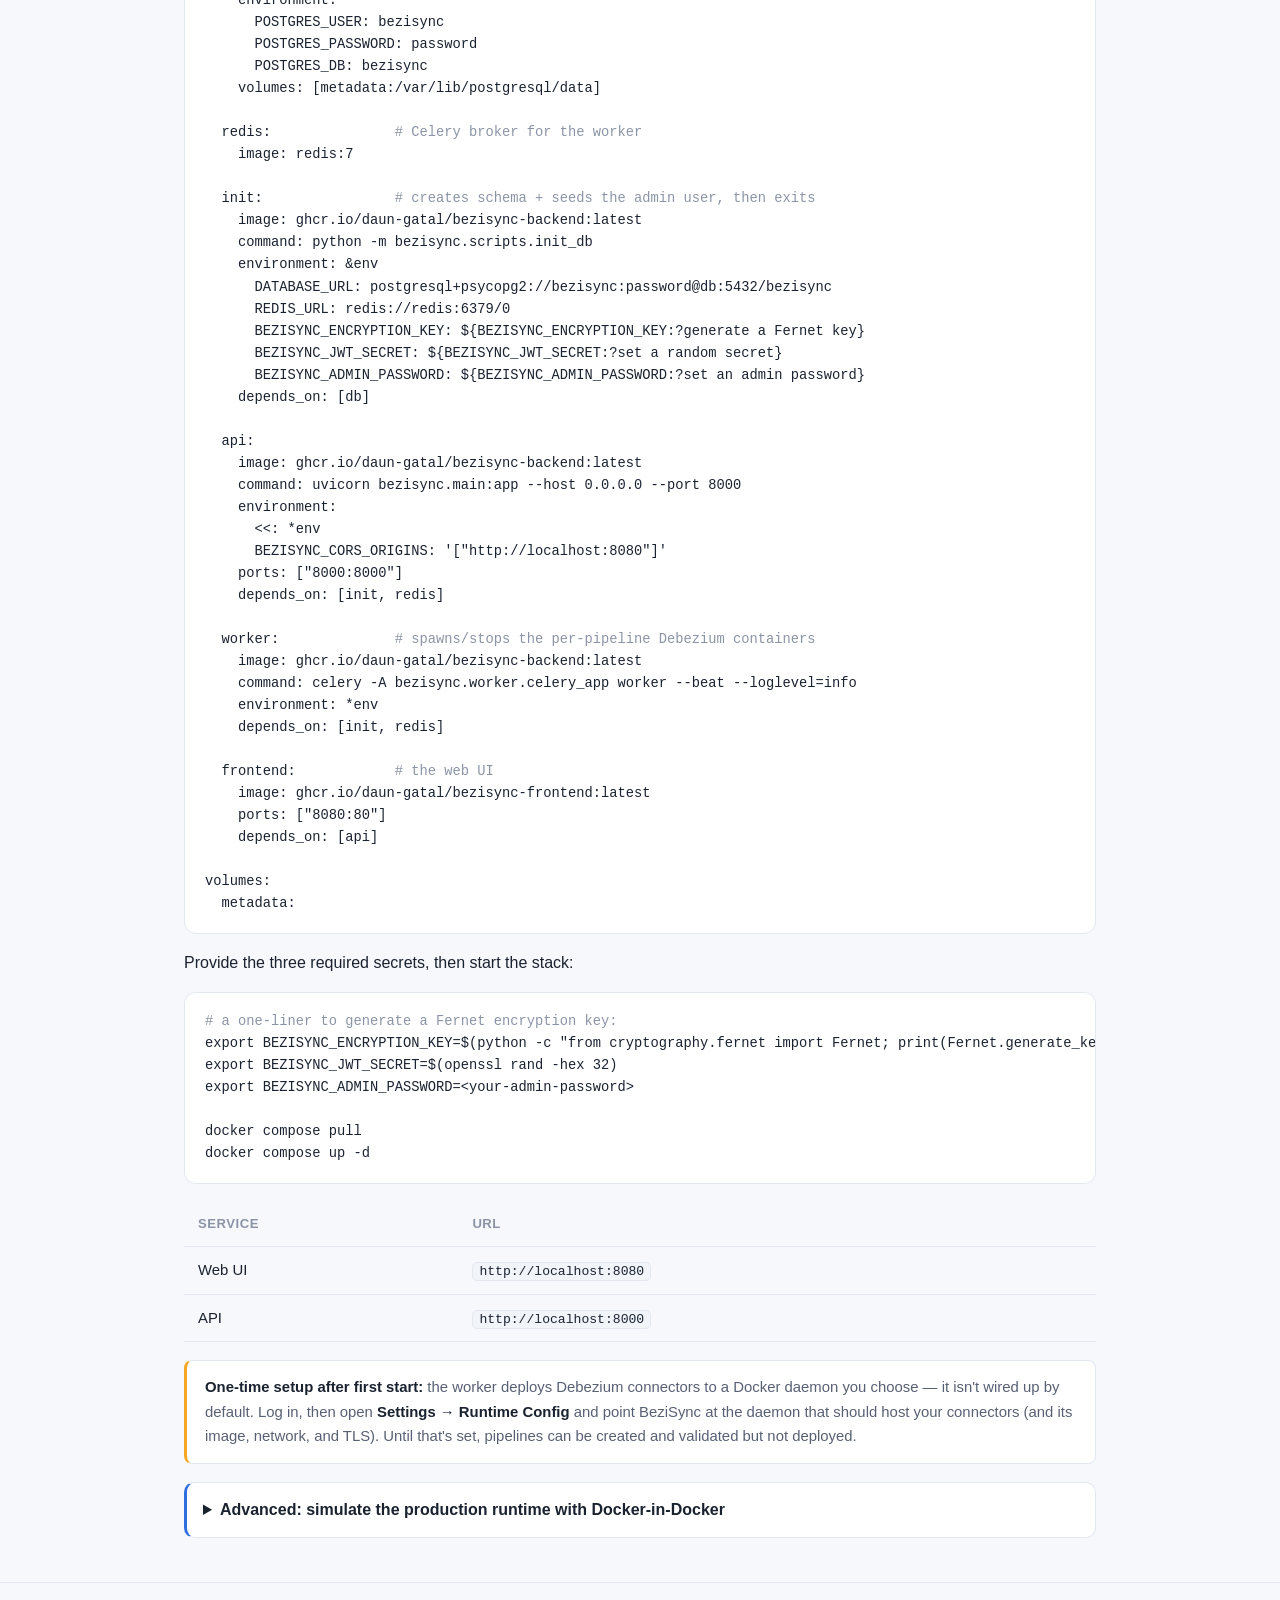
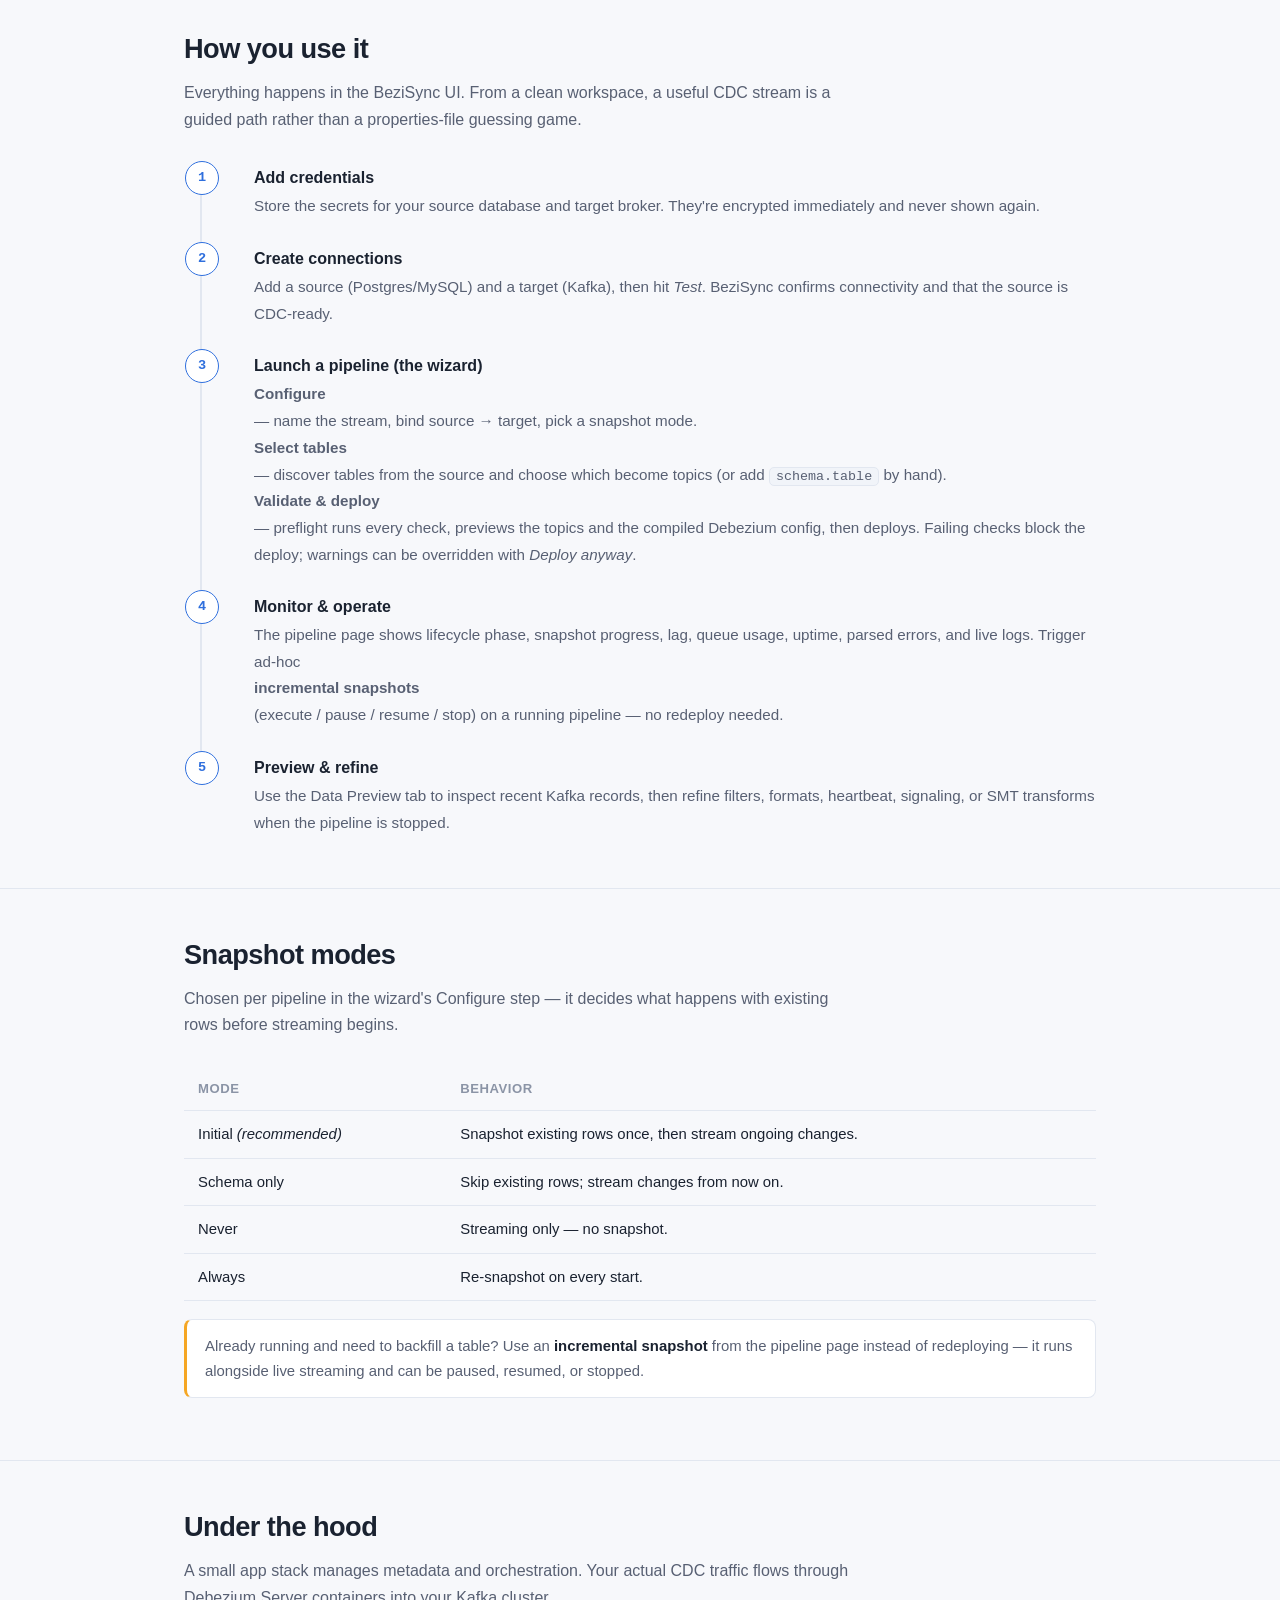
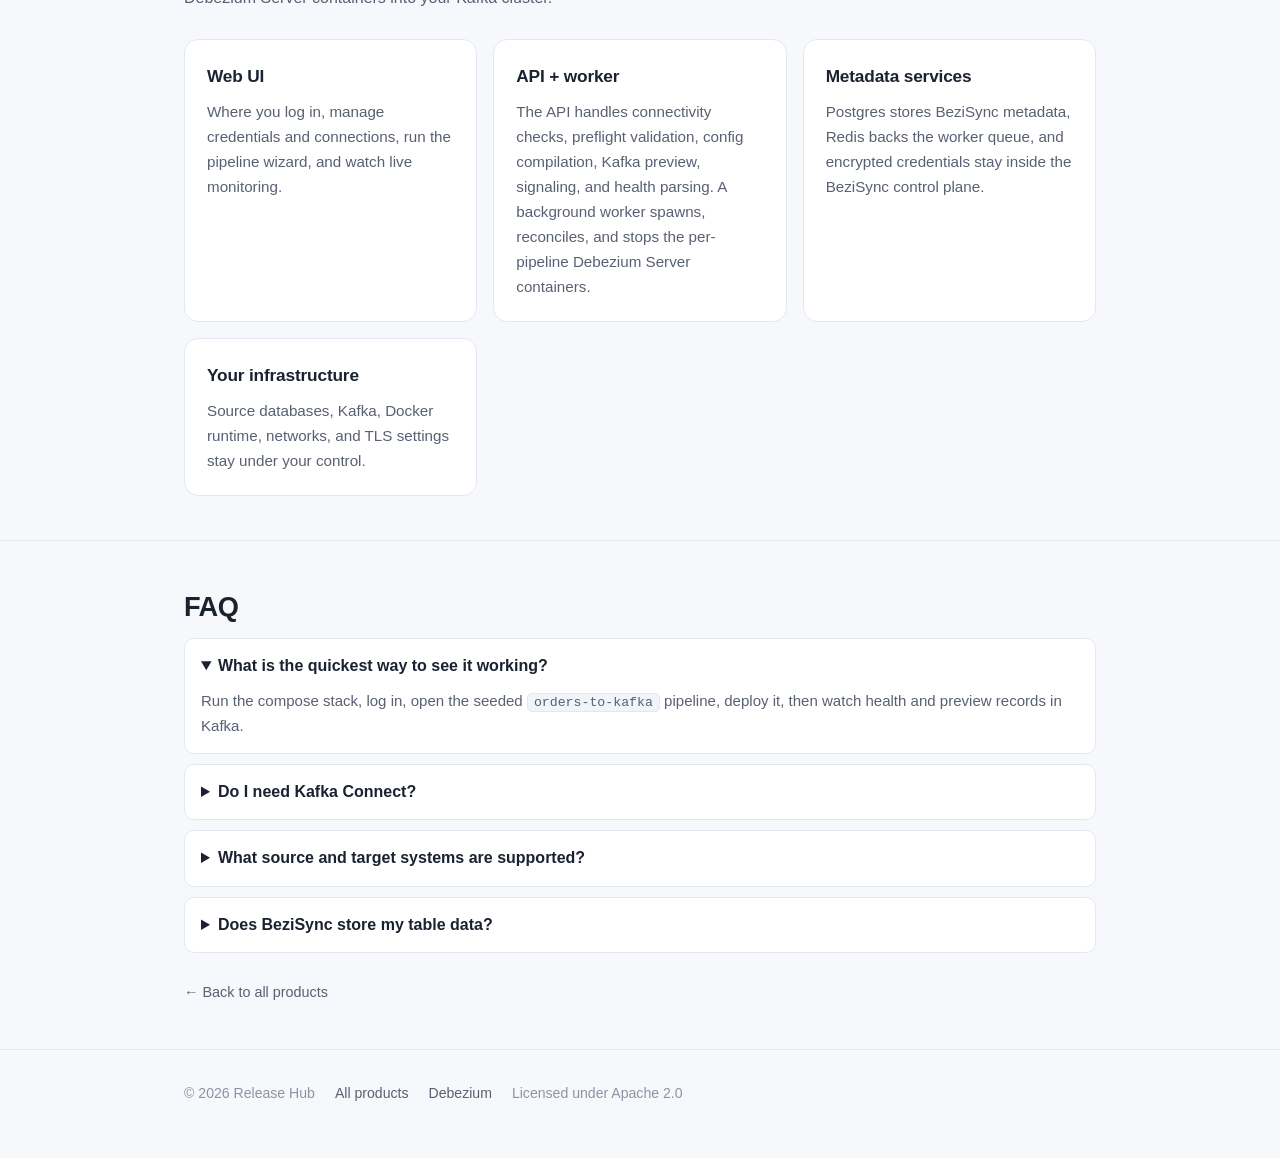
==== commit 7d7dde70: "Enrich BeziSync GitHub Pages" ====
--- a/docs/bezisync.html
+++ b/docs/bezisync.html
@@ -3,8 +3,8 @@
 <head>
   <meta charset="utf-8">
   <meta name="viewport" content="width=device-width, initial-scale=1">
-  <title>BeziSync — Safe, simple Debezium CDC</title>
-  <meta name="description" content="BeziSync makes Debezium Change Data Capture safe and simple: preflight validation, an automatic connector compiler, and live pipeline health.">
+  <title>BeziSync — CDC pipelines without Debezium config pain</title>
+  <meta name="description" content="BeziSync is a self-hosted UI for Debezium CDC: validate source readiness, compile connector configs, deploy pipelines, preview Kafka data, and operate streams safely.">
   <link rel="stylesheet" href="assets/style.css">
 </head>
 <body>
@@ -12,11 +12,12 @@
     <div class="wrap">
       <a href="index.html" class="brand">Release<span>Hub</span></a>
       <div class="links">
-        <a href="#what">What</a>
+        <a href="#flow">Flow</a>
+        <a href="#features">Features</a>
         <a href="#why">Why</a>
-        <a href="#concepts">Concepts</a>
         <a href="#run">Run</a>
         <a href="#how">How</a>
+        <a href="#faq">FAQ</a>
         <a href="https://debezium.io/">Debezium ↗</a>
       </div>
     </div>
@@ -24,12 +25,18 @@
 
   <header class="hero">
     <div class="wrap">
-      <span class="eyebrow">Change Data Capture</span>
-      <h1>BeziSync makes <span class="grad">Debezium CDC</span> safe and simple.</h1>
-      <p class="lead">Running Debezium by hand means hand-writing dozens of connector properties — then discovering they're wrong only when a connector crash-loops in production. BeziSync verifies every prerequisite <em>before</em> you deploy, compiles the right config for you, and shows each pipeline's health live.</p>
+      <span class="eyebrow">Self-hosted Change Data Capture</span>
+      <h1>CDC pipelines without <span class="grad">Debezium config pain.</span></h1>
+      <p class="lead">BeziSync gives operators a focused control plane for Postgres/MySQL to Kafka CDC. Validate source readiness, launch Debezium Server containers, preview emitted Kafka records, run incremental snapshots, and watch health from one UI.</p>
       <div class="btn-row">
-        <a class="btn primary" href="#how">How to use it →</a>
-        <a class="btn" href="#concepts">Key concepts</a>
+        <a class="btn primary" href="#run">Try with Docker Compose →</a>
+        <a class="btn" href="#flow">See how it works</a>
+      </div>
+      <div class="hero-proof">
+        <span>Public GHCR images</span>
+        <span>No Kafka Connect cluster</span>
+        <span>Production-shaped Docker runtime</span>
+        <span>Kafka data preview</span>
       </div>
     </div>
   </header>
@@ -38,7 +45,7 @@
   <section id="what">
     <div class="wrap">
       <h2>What it is</h2>
-      <p class="sub">A control plane for Change Data Capture you drive from a web UI. It orchestrates <strong>Debezium Server</strong> — one container per pipeline — so you get streaming database changes <strong>without running a Kafka Connect cluster</strong>.</p>
+      <p class="sub">A control plane for Change Data Capture you drive from a web UI. It orchestrates <strong>Debezium Server</strong> — one container per pipeline — so each stream has its own runtime, config, state, logs, and health model.</p>
       <div class="cards">
         <div class="card">
           <span class="ico">✅</span>
@@ -52,14 +59,94 @@
         </div>
         <div class="card">
           <span class="ico">📊</span>
-          <h3>Live health</h3>
-          <p>Lifecycle phase, snapshot progress, throughput hints, parsed error reasons, and a live log viewer.</p>
-        </div>
-        <div class="card">
-          <span class="ico">🔐</span>
-          <h3>Secure by default</h3>
-          <p>Credentials are encrypted at rest and never returned by the API. Access is gated behind sign-in.</p>
-        </div>
+          <h3>Pipeline cockpit</h3>
+          <p>Lifecycle phase, snapshot progress, lag, queue usage, uptime, parsed errors, and live logs in one place.</p>
+        </div>
+        <div class="card">
+          <span class="ico">👀</span>
+          <h3>Kafka preview</h3>
+          <p>Inspect recent records from pipeline-owned topics without committing consumer offsets.</p>
+        </div>
+      </div>
+    </div>
+  </section>
+
+  <!-- FLOW -->
+  <section id="flow">
+    <div class="wrap">
+      <h2>From database to trusted stream</h2>
+      <p class="sub">BeziSync turns the usual CDC setup into a guided path with checks at the points where Debezium commonly fails.</p>
+      <div class="flow">
+        <div class="flow-item">
+          <span>1</span>
+          <strong>Add secrets</strong>
+          <p>Store source and broker credentials once. BeziSync encrypts them and reuses them across connections.</p>
+        </div>
+        <div class="flow-item">
+          <span>2</span>
+          <strong>Test connections</strong>
+          <p>Verify Postgres/MySQL CDC settings and Kafka reachability before a pipeline is created.</p>
+        </div>
+        <div class="flow-item">
+          <span>3</span>
+          <strong>Pick tables</strong>
+          <p>Choose schemas, tables, and snapshot behavior in the pipeline wizard.</p>
+        </div>
+        <div class="flow-item">
+          <span>4</span>
+          <strong>Validate & deploy</strong>
+          <p>Preview topics and generated properties, then launch a dedicated Debezium Server container.</p>
+        </div>
+        <div class="flow-item">
+          <span>5</span>
+          <strong>Observe & inspect</strong>
+          <p>Watch phase, metrics, logs, and recent Kafka records from the pipeline cockpit.</p>
+        </div>
+        <div class="flow-item">
+          <span>6</span>
+          <strong>Operate safely</strong>
+          <p>Restart, stop, backfill with signals, or edit config only when the pipeline state allows it.</p>
+        </div>
+      </div>
+    </div>
+  </section>
+
+  <!-- FEATURES -->
+  <section id="features">
+    <div class="wrap">
+      <h2>What makes it useful day to day</h2>
+      <p class="sub">BeziSync is built around the operator moments that decide whether a CDC pipeline feels reliable: setup, first deploy, debugging, proof of data, and controlled change.</p>
+      <div class="feature-grid">
+        <article class="feature">
+          <span class="kicker">Readiness</span>
+          <h3>Source checks that know CDC</h3>
+          <p>Postgres checks cover logical WAL, replication slots, WAL senders, replication privilege, table discovery, and primary-key or replica-identity warnings. MySQL checks cover binary logging, row binlogs, server id, grants, GTID hints, and keyability.</p>
+        </article>
+        <article class="feature">
+          <span class="kicker">Compiler</span>
+          <h3>Generated Debezium properties</h3>
+          <p>The compiler injects connector class, topic prefix, Postgres slot/publication, MySQL server id, serializers, offset storage, schema history, heartbeat, formats, table filters, and transforms.</p>
+        </article>
+        <article class="feature">
+          <span class="kicker">Transforms</span>
+          <h3>Friendly SMT catalog</h3>
+          <p>Add common single-message transforms without memorizing class names: unwrap Debezium envelopes, route topics, mask sensitive fields, or drop fields. Advanced custom SMT classes still work.</p>
+        </article>
+        <article class="feature">
+          <span class="kicker">Preview</span>
+          <h3>See the data that landed</h3>
+          <p>Open the Data Preview tab to read recent Kafka records for a pipeline topic, including operation, table, key, before/after payload, partition, offset, and timestamp.</p>
+        </article>
+        <article class="feature">
+          <span class="kicker">Backfill</span>
+          <h3>Incremental snapshots without redeploy</h3>
+          <p>Use Debezium source-table signals to execute, pause, resume, or stop incremental snapshots while the pipeline keeps streaming.</p>
+        </article>
+        <article class="feature">
+          <span class="kicker">Runtime</span>
+          <h3>Deploy where your streams should run</h3>
+          <p>Each workspace can target a Docker daemon, TLS cert path, network, Debezium image, resource limits, restart policy, and metrics settings from Runtime Config.</p>
+        </article>
       </div>
     </div>
   </section>
@@ -67,10 +154,10 @@
   <!-- WHY -->
   <section id="why">
     <div class="wrap">
-      <h2>Why it exists</h2>
-      <p class="sub">Debezium is powerful but unforgiving. BeziSync turns each common failure mode into something caught early and explained clearly.</p>
+      <h2>Why teams try it</h2>
+      <p class="sub">Debezium is powerful but unforgiving. BeziSync turns each common failure mode into something caught early, explained clearly, and visible in the UI.</p>
       <table>
-        <thead><tr><th>Debezium pain point</th><th>What BeziSync does</th></tr></thead>
+        <thead><tr><th>Manual Debezium setup</th><th>With BeziSync</th></tr></thead>
         <tbody>
           <tr>
             <td>Cryptic failures after deploy</td>
@@ -85,12 +172,20 @@
             <td><strong>Live health</strong> — lifecycle phase, snapshot completion, throughput hints, parsed error reason, and a live log viewer.</td>
           </tr>
           <tr>
-            <td>Plaintext secrets everywhere</td>
-            <td>Credentials are <strong>encrypted at rest</strong> and never returned by the API.</td>
-          </tr>
-          <tr>
             <td>Slow, error-prone first run</td>
             <td>A <strong>guided wizard</strong> (configure → select tables → validate → deploy) so the pipeline is only created once everything lines up.</td>
+          </tr>
+          <tr>
+            <td>Hard to prove records are landing</td>
+            <td><strong>Kafka preview</strong> reads a bounded tail from pipeline topics without committing offsets, so you can inspect create/update/delete events in the UI.</td>
+          </tr>
+          <tr>
+            <td>Risky operational changes</td>
+            <td><strong>State-aware controls</strong> block unsafe edits and deletes while a pipeline is running, deploying, or stopping.</td>
+          </tr>
+          <tr>
+            <td>Plaintext secrets everywhere</td>
+            <td>Credentials are <strong>encrypted at rest</strong>, never returned by the API, and compiled configs reference environment variables instead of raw secret values.</td>
           </tr>
         </tbody>
       </table>
@@ -131,7 +226,7 @@
   <section id="run">
     <div class="wrap">
       <h2>Run it yourself</h2>
-      <p class="sub">BeziSync self-hosts as a small stack of published images from GHCR. You bring your own source database and Kafka — this stack is just the BeziSync app itself.</p>
+      <p class="sub">Start with the compact self-hosted stack, then point BeziSync at the Docker daemon that should run your Debezium containers. Bring your own source database and Kafka, or use the production-shaped Docker-in-Docker example for a fuller local simulation.</p>
       <p>Save this as <code>docker-compose.yml</code>:</p>
       <pre><code><span class="cm"># docker-compose.yml — BeziSync self-host (bring your own source DB + Kafka)</span>
 services:
@@ -200,6 +295,16 @@
       <div class="note">
         <strong>One-time setup after first start:</strong> the worker deploys Debezium connectors to a Docker daemon you choose — it isn't wired up by default. Log in, then open <strong>Settings → Runtime Config</strong> and point BeziSync at the daemon that should host your connectors (and its image, network, and TLS). Until that's set, pipelines can be created and validated but not deployed.
       </div>
+
+      <details class="advanced">
+        <summary>Advanced: simulate the production runtime with Docker-in-Docker</summary>
+        <p>For a closer production-style test, run BeziSync with a dedicated Docker daemon instead of your host Docker socket. Download the <a href="examples/bezisync-dind-compose.yml">Docker-in-Docker compose example</a> alongside its <a href="examples/bezisync-source-init.sql">source init SQL</a> and <a href="examples/bezisync-source-load.sh">change generator</a>, then set Runtime Config to:</p>
+        <pre><code>Docker host: tcp://dind:2376
+TLS verify: on
+Cert path: /certs/client
+Docker network: leave blank</code></pre>
+        <p>The example includes a CDC-ready Postgres source, Kafka target, continuous row changes, and a separate mTLS Docker daemon where BeziSync launches Debezium containers.</p>
+      </details>
     </div>
   </section>
 
@@ -207,7 +312,7 @@
   <section id="how">
     <div class="wrap">
       <h2>How you use it</h2>
-      <p class="sub">Everything happens in the BeziSync UI. From a clean workspace, a working CDC stream is four moves away.</p>
+      <p class="sub">Everything happens in the BeziSync UI. From a clean workspace, a useful CDC stream is a guided path rather than a properties-file guessing game.</p>
       <ol class="steps">
         <li><strong>Add credentials</strong><span>Store the secrets for your source database and target broker. They're encrypted immediately and never shown again.</span></li>
         <li><strong>Create connections</strong><span>Add a source (Postgres/MySQL) and a target (Kafka), then hit <em>Test</em>. BeziSync confirms connectivity and that the source is CDC-ready.</span></li>
@@ -218,7 +323,8 @@
             <strong style="font-weight:600">Validate &amp; deploy</strong> — preflight runs every check, previews the topics and the compiled Debezium config, then deploys. Failing checks block the deploy; warnings can be overridden with <em>Deploy anyway</em>.
           </span>
         </li>
-        <li><strong>Monitor &amp; operate</strong><span>The pipeline page shows lifecycle phase, snapshot progress, throughput, parsed errors, and live logs. Trigger ad-hoc <strong>incremental snapshots</strong> (execute / pause / resume / stop) on a running pipeline — no redeploy needed.</span></li>
+        <li><strong>Monitor &amp; operate</strong><span>The pipeline page shows lifecycle phase, snapshot progress, lag, queue usage, uptime, parsed errors, and live logs. Trigger ad-hoc <strong>incremental snapshots</strong> (execute / pause / resume / stop) on a running pipeline — no redeploy needed.</span></li>
+        <li><strong>Preview &amp; refine</strong><span>Use the Data Preview tab to inspect recent Kafka records, then refine filters, formats, heartbeat, signaling, or SMT transforms when the pipeline is stopped.</span></li>
       </ol>
     </div>
   </section>
@@ -247,7 +353,7 @@
   <section id="architecture">
     <div class="wrap">
       <h2>Under the hood</h2>
-      <p class="sub">Two services plus a worker — the parts you interact with and the part that runs your streams.</p>
+      <p class="sub">A small app stack manages metadata and orchestration. Your actual CDC traffic flows through Debezium Server containers into your Kafka cluster.</p>
       <div class="cards">
         <div class="card">
           <h3>Web UI</h3>
@@ -255,8 +361,41 @@
         </div>
         <div class="card">
           <h3>API + worker</h3>
-          <p>The API handles connectivity checks, preflight validation, config compilation, and health parsing. A background worker spawns and stops the per-pipeline Debezium Server containers.</p>
-        </div>
+          <p>The API handles connectivity checks, preflight validation, config compilation, Kafka preview, signaling, and health parsing. A background worker spawns, reconciles, and stops the per-pipeline Debezium Server containers.</p>
+        </div>
+        <div class="card">
+          <h3>Metadata services</h3>
+          <p>Postgres stores BeziSync metadata, Redis backs the worker queue, and encrypted credentials stay inside the BeziSync control plane.</p>
+        </div>
+        <div class="card">
+          <h3>Your infrastructure</h3>
+          <p>Source databases, Kafka, Docker runtime, networks, and TLS settings stay under your control.</p>
+        </div>
+      </div>
+    </div>
+  </section>
+
+  <!-- FAQ -->
+  <section id="faq">
+    <div class="wrap">
+      <h2>FAQ</h2>
+      <div class="faq">
+        <details open>
+          <summary>What is the quickest way to see it working?</summary>
+          <p>Run the compose stack, log in, open the seeded <code>orders-to-kafka</code> pipeline, deploy it, then watch health and preview records in Kafka.</p>
+        </details>
+        <details>
+          <summary>Do I need Kafka Connect?</summary>
+          <p>No. BeziSync orchestrates Debezium Server containers directly, with one container per pipeline.</p>
+        </details>
+        <details>
+          <summary>What source and target systems are supported?</summary>
+          <p>BeziSync currently focuses on PostgreSQL and MySQL sources with Kafka as the target.</p>
+        </details>
+        <details>
+          <summary>Does BeziSync store my table data?</summary>
+          <p>No. It stores app metadata, connection definitions, encrypted credentials, and pipeline state. Row changes stream through Debezium to Kafka.</p>
+        </details>
       </div>
       <a class="back" href="index.html">← Back to all products</a>
     </div>
--- a/docs/assets/style.css
+++ b/docs/assets/style.css
@@ -80,6 +80,14 @@
   -webkit-background-clip: text; background-clip: text; color: transparent;
 }
 .hero p.lead { font-size: 1.22rem; color: var(--muted); max-width: 640px; margin: 0 0 30px; }
+.hero-proof {
+  display: flex; flex-wrap: wrap; gap: 10px; margin-top: 24px; color: var(--muted);
+  font-size: 0.86rem;
+}
+.hero-proof span {
+  border: 1px solid var(--border); border-radius: 999px; background: var(--panel);
+  padding: 6px 11px;
+}
 
 .btn-row { display: flex; flex-wrap: wrap; gap: 12px; }
 .btn {
@@ -116,6 +124,33 @@
   border: 1px solid var(--border); border-radius: 6px; padding: 2px 8px; margin-top: 12px;
 }
 
+/* ── Flow ── */
+.flow { display: grid; grid-template-columns: repeat(auto-fit, minmax(190px, 1fr)); gap: 14px; }
+.flow-item {
+  position: relative; background: var(--panel); border: 1px solid var(--border);
+  border-radius: 12px; padding: 18px;
+}
+.flow-item span {
+  display: inline-grid; place-items: center; width: 28px; height: 28px; margin-bottom: 12px;
+  border-radius: 50%; background: var(--panel-2); border: 1px solid var(--accent);
+  color: var(--accent); font-family: var(--mono); font-size: 0.82rem; font-weight: 700;
+}
+.flow-item strong { display: block; margin-bottom: 6px; }
+.flow-item p { margin: 0; color: var(--muted); font-size: 0.92rem; }
+
+/* ── Feature grid ── */
+.feature-grid { display: grid; grid-template-columns: repeat(auto-fit, minmax(280px, 1fr)); gap: 14px; }
+.feature {
+  background: var(--panel); border: 1px solid var(--border); border-radius: 12px;
+  padding: 20px;
+}
+.feature h3 { margin: 4px 0 8px; }
+.feature p { margin: 0; color: var(--muted); font-size: 0.94rem; }
+.kicker {
+  display: inline-block; font-family: var(--mono); color: var(--accent);
+  font-size: 0.72rem; text-transform: uppercase; letter-spacing: 0.07em;
+}
+
 /* ── Tables ── */
 table { width: 100%; border-collapse: collapse; margin: 18px 0; font-size: 0.93rem; }
 th, td { text-align: left; padding: 11px 14px; border-bottom: 1px solid var(--border); vertical-align: top; }
@@ -158,9 +193,26 @@
 }
 .note strong { color: var(--text); }
 
+/* ── FAQ ── */
+.faq { display: grid; gap: 10px; }
+details {
+  background: var(--panel); border: 1px solid var(--border); border-radius: 10px;
+  padding: 14px 16px;
+}
+summary { cursor: pointer; color: var(--text); font-weight: 650; }
+details p { margin: 10px 0 0; color: var(--muted); font-size: 0.94rem; }
+details.advanced { margin-top: 18px; border-left: 3px solid var(--accent); }
+details.advanced pre { margin-bottom: 8px; }
+
 /* ── Footer ── */
 footer { border-top: 1px solid var(--border); padding: 32px 0; color: var(--faint); font-size: 0.88rem; }
 footer .wrap { display: flex; flex-wrap: wrap; gap: 8px 20px; align-items: center; }
 footer a { color: var(--muted); }
 
 .back { font-size: 0.9rem; color: var(--muted); display: inline-block; margin: 28px 0 0; }
+
+@media (max-width: 720px) {
+  .nav .wrap { height: auto; padding-top: 14px; padding-bottom: 14px; align-items: flex-start; }
+  .nav .links { flex-wrap: wrap; gap: 8px 14px; justify-content: flex-end; }
+  .hero { padding-top: 56px; }
+}
